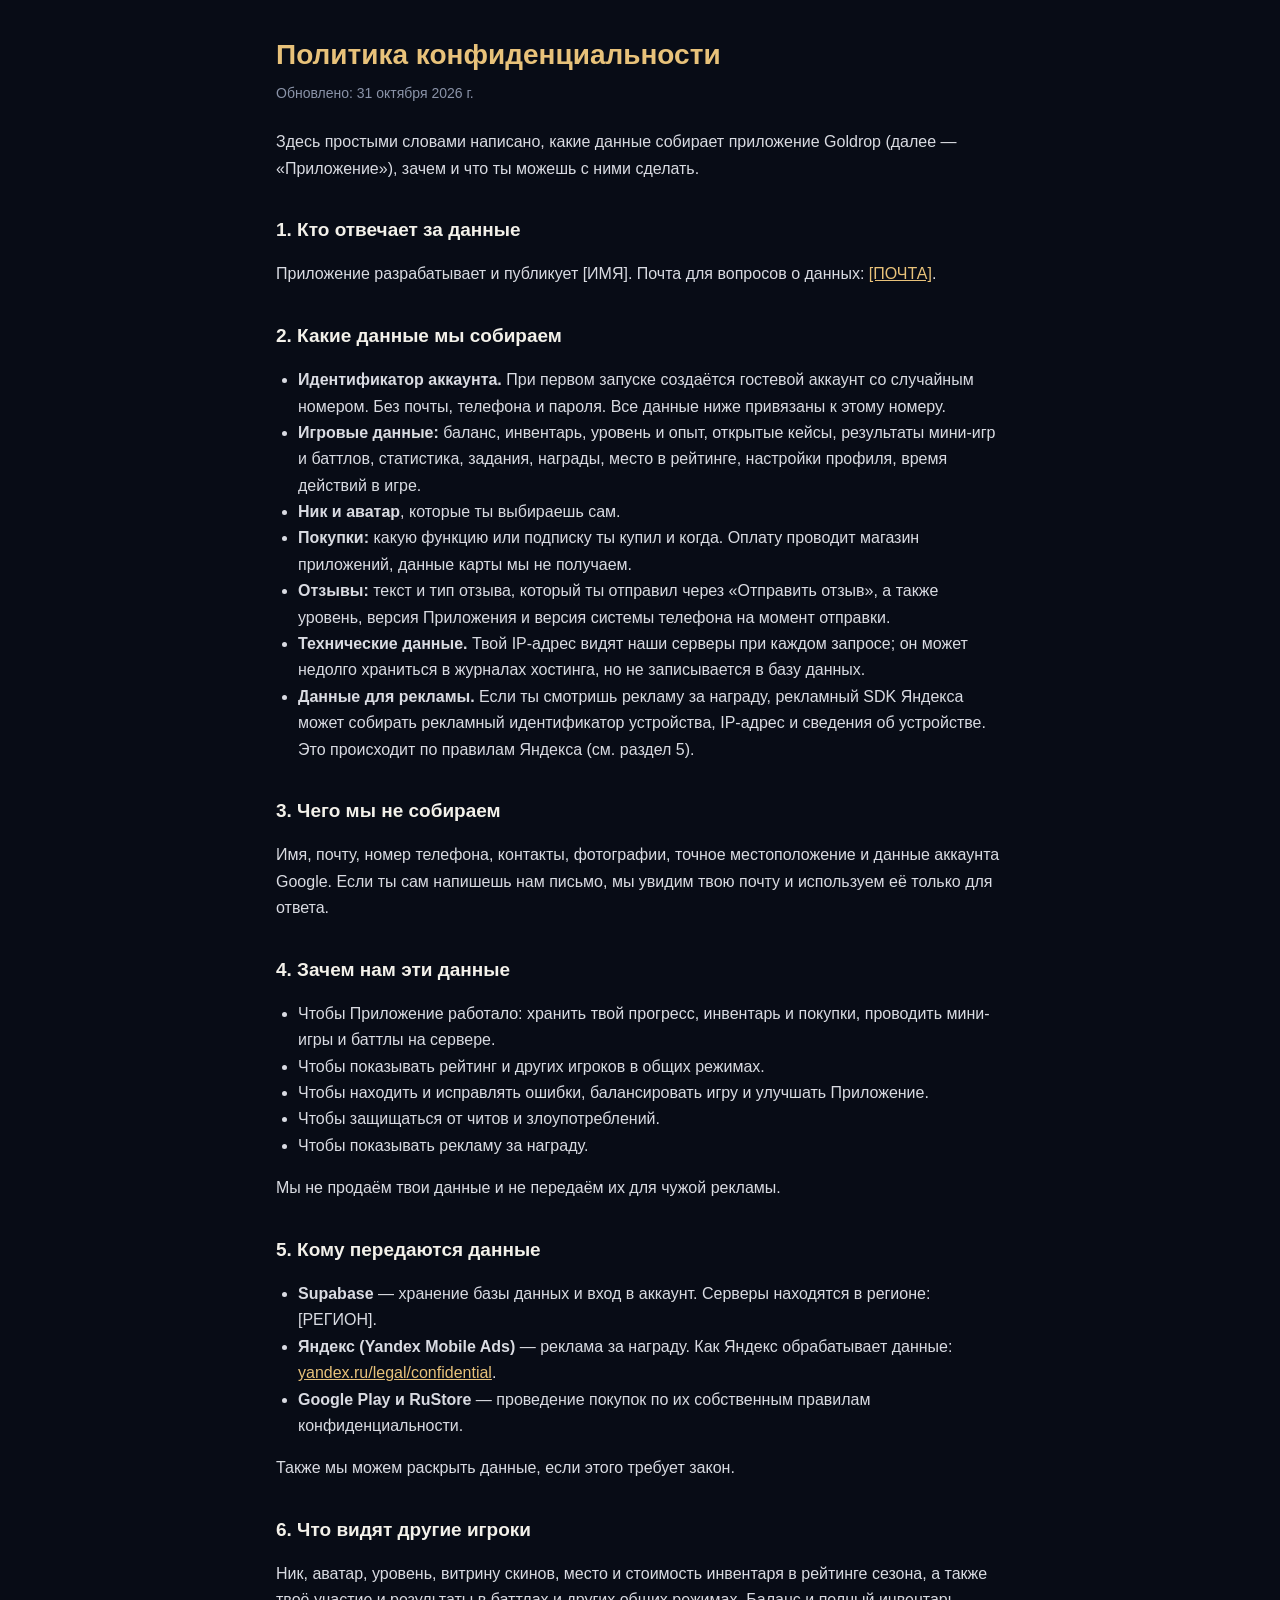
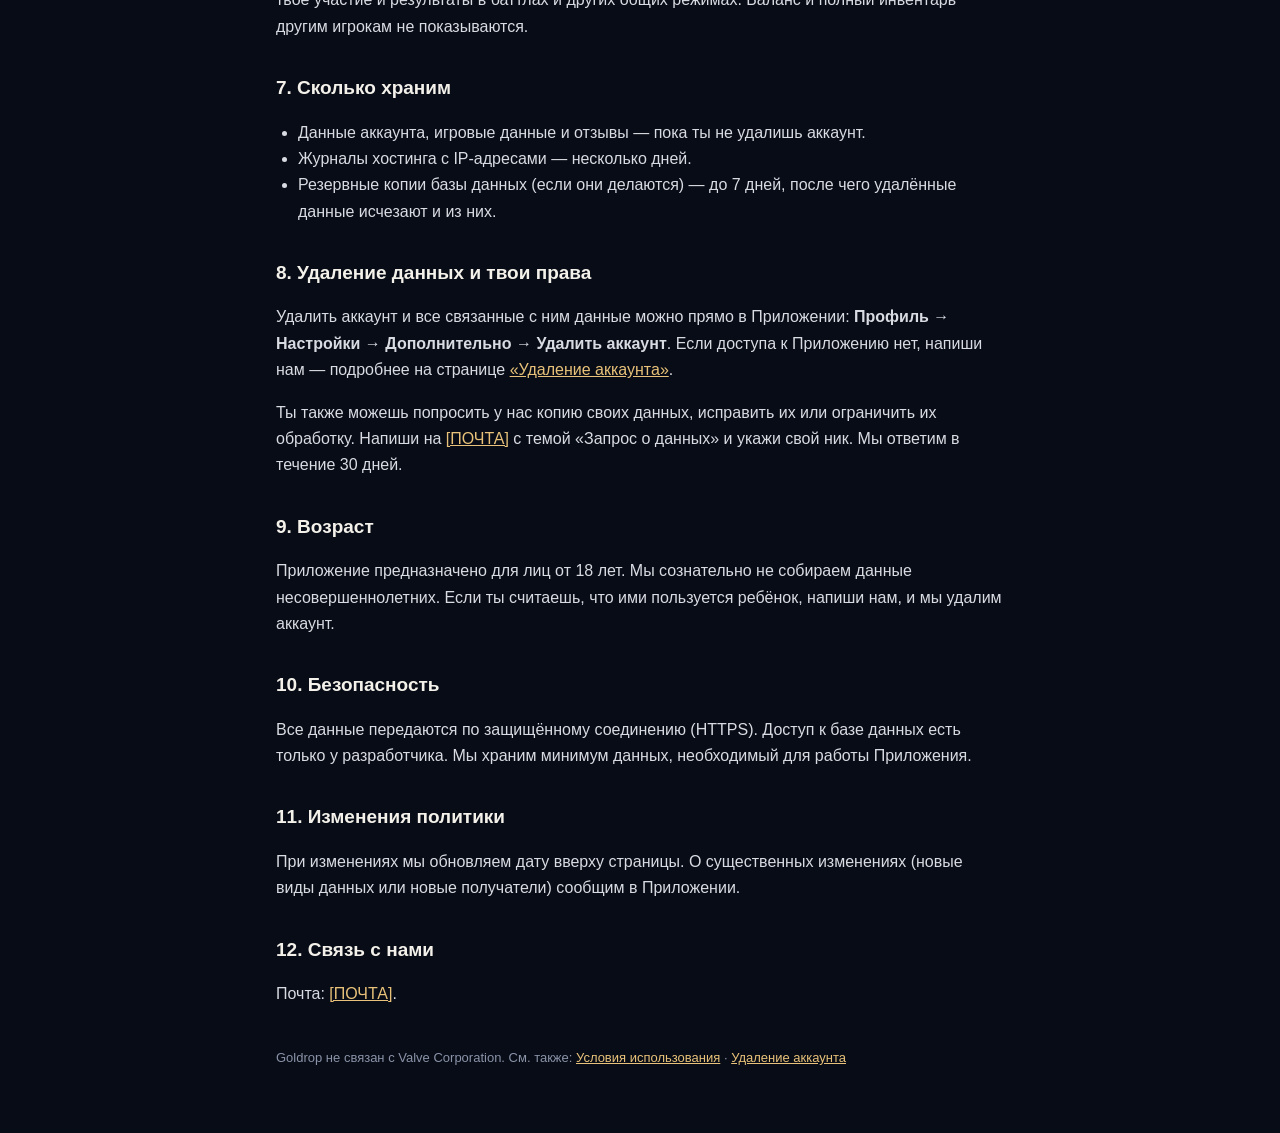
==== privacy.html @ 32ed1d0a "Create privacy.html" ====
<!doctype html>
<html lang="ru">
<head>
  <meta charset="utf-8">
  <meta name="viewport" content="width=device-width, initial-scale=1">
  <title>Goldrop — Политика конфиденциальности</title>
  <link rel="stylesheet" href="style.css">
</head>
<body>
<main>
  <h1>Политика конфиденциальности</h1>
  <div class="date">Обновлено: 31 октября 2026 г.</div>

  <p>Здесь простыми словами написано, какие данные собирает приложение Goldrop (далее — «Приложение»), зачем и что ты можешь с ними сделать.</p>

  <h2>1. Кто отвечает за данные</h2>
  <p>Приложение разрабатывает и публикует [ИМЯ]. Почта для вопросов о данных: <a href="mailto:[ПОЧТА]">[ПОЧТА]</a>.</p>

  <h2>2. Какие данные мы собираем</h2>
  <ul>
    <li><b>Идентификатор аккаунта.</b> При первом запуске создаётся гостевой аккаунт со случайным номером. Без почты, телефона и пароля. Все данные ниже привязаны к этому номеру.</li>
    <li><b>Игровые данные:</b> баланс, инвентарь, уровень и опыт, открытые кейсы, результаты мини-игр и баттлов, статистика, задания, награды, место в рейтинге, настройки профиля, время действий в игре.</li>
    <li><b>Ник и аватар</b>, которые ты выбираешь сам.</li>
    <li><b>Покупки:</b> какую функцию или подписку ты купил и когда. Оплату проводит магазин приложений, данные карты мы не получаем.</li>
    <li><b>Отзывы:</b> текст и тип отзыва, который ты отправил через «Отправить отзыв», а также уровень, версия Приложения и версия системы телефона на момент отправки.</li>
    <li><b>Технические данные.</b> Твой IP-адрес видят наши серверы при каждом запросе; он может недолго храниться в журналах хостинга, но не записывается в базу данных.</li>
    <li><b>Данные для рекламы.</b> Если ты смотришь рекламу за награду, рекламный SDK Яндекса может собирать рекламный идентификатор устройства, IP-адрес и сведения об устройстве. Это происходит по правилам Яндекса (см. раздел 5).</li>
  </ul>

  <h2>3. Чего мы не собираем</h2>
  <p>Имя, почту, номер телефона, контакты, фотографии, точное местоположение и данные аккаунта Google. Если ты сам напишешь нам письмо, мы увидим твою почту и используем её только для ответа.</p>

  <h2>4. Зачем нам эти данные</h2>
  <ul>
    <li>Чтобы Приложение работало: хранить твой прогресс, инвентарь и покупки, проводить мини-игры и баттлы на сервере.</li>
    <li>Чтобы показывать рейтинг и других игроков в общих режимах.</li>
    <li>Чтобы находить и исправлять ошибки, балансировать игру и улучшать Приложение.</li>
    <li>Чтобы защищаться от читов и злоупотреблений.</li>
    <li>Чтобы показывать рекламу за награду.</li>
  </ul>
  <p>Мы не продаём твои данные и не передаём их для чужой рекламы.</p>

  <h2>5. Кому передаются данные</h2>
  <ul>
    <li><b>Supabase</b> — хранение базы данных и вход в аккаунт. Серверы находятся в регионе: [РЕГИОН].</li>
    <li><b>Яндекс (Yandex Mobile Ads)</b> — реклама за награду. Как Яндекс обрабатывает данные: <a href="https://yandex.ru/legal/confidential/">yandex.ru/legal/confidential</a>.</li>
    <li><b>Google Play и RuStore</b> — проведение покупок по их собственным правилам конфиденциальности.</li>
  </ul>
  <p>Также мы можем раскрыть данные, если этого требует закон.</p>

  <h2>6. Что видят другие игроки</h2>
  <p>Ник, аватар, уровень, витрину скинов, место и стоимость инвентаря в рейтинге сезона, а также твоё участие и результаты в баттлах и других общих режимах. Баланс и полный инвентарь другим игрокам не показываются.</p>

  <h2>7. Сколько храним</h2>
  <ul>
    <li>Данные аккаунта, игровые данные и отзывы — пока ты не удалишь аккаунт.</li>
    <li>Журналы хостинга с IP-адресами — несколько дней.</li>
    <li>Резервные копии базы данных (если они делаются) — до 7 дней, после чего удалённые данные исчезают и из них.</li>
  </ul>

  <h2>8. Удаление данных и твои права</h2>
  <p>Удалить аккаунт и все связанные с ним данные можно прямо в Приложении: <b>Профиль → Настройки → Дополнительно → Удалить аккаунт</b>. Если доступа к Приложению нет, напиши нам — подробнее на странице <a href="delete-account.html">«Удаление аккаунта»</a>.</p>
  <p>Ты также можешь попросить у нас копию своих данных, исправить их или ограничить их обработку. Напиши на <a href="mailto:[ПОЧТА]">[ПОЧТА]</a> с темой «Запрос о данных» и укажи свой ник. Мы ответим в течение 30 дней.</p>

  <h2>9. Возраст</h2>
  <p>Приложение предназначено для лиц от 18 лет. Мы сознательно не собираем данные несовершеннолетних. Если ты считаешь, что ими пользуется ребёнок, напиши нам, и мы удалим аккаунт.</p>

  <h2>10. Безопасность</h2>
  <p>Все данные передаются по защищённому соединению (HTTPS). Доступ к базе данных есть только у разработчика. Мы храним минимум данных, необходимый для работы Приложения.</p>

  <h2>11. Изменения политики</h2>
  <p>При изменениях мы обновляем дату вверху страницы. О существенных изменениях (новые виды данных или новые получатели) сообщим в Приложении.</p>

  <h2>12. Связь с нами</h2>
  <p>Почта: <a href="mailto:[ПОЧТА]">[ПОЧТА]</a>.</p>

  <footer>Goldrop не связан с Valve Corporation. См. также: <a href="terms.html">Условия использования</a> · <a href="delete-account.html">Удаление аккаунта</a></footer>
</main>
</body>
</html>
---- style.css ----
/* Общий вид страниц: тёмный фон и золото, как в приложении */
:root {
  --bg: #080c16;
  --card: #0f1526;
  --text: #f3f1ea;
  --muted: #8a93a8;
  --accent: #e8c27a;
  --line: rgba(255, 255, 255, 0.08);
}
* { box-sizing: border-box; }
body {
  margin: 0;
  background: var(--bg);
  color: var(--text);
  font: 16px/1.65 -apple-system, "Segoe UI", Roboto, Arial, sans-serif;
}
main { max-width: 760px; margin: 0 auto; padding: 32px 16px 64px; }
h1 { font-size: 28px; margin: 0 0 4px; color: var(--accent); }
h2 { font-size: 19px; margin: 32px 0 8px; }
p, li { color: #d9dbe2; }
ul, ol { padding-left: 22px; }
a { color: var(--accent); }
.date { color: var(--muted); font-size: 14px; margin-bottom: 24px; }
.box { background: var(--card); border: 1px solid var(--line); border-radius: 16px; padding: 16px 18px; margin: 16px 0; }
footer { margin-top: 40px; color: var(--muted); font-size: 13px; }
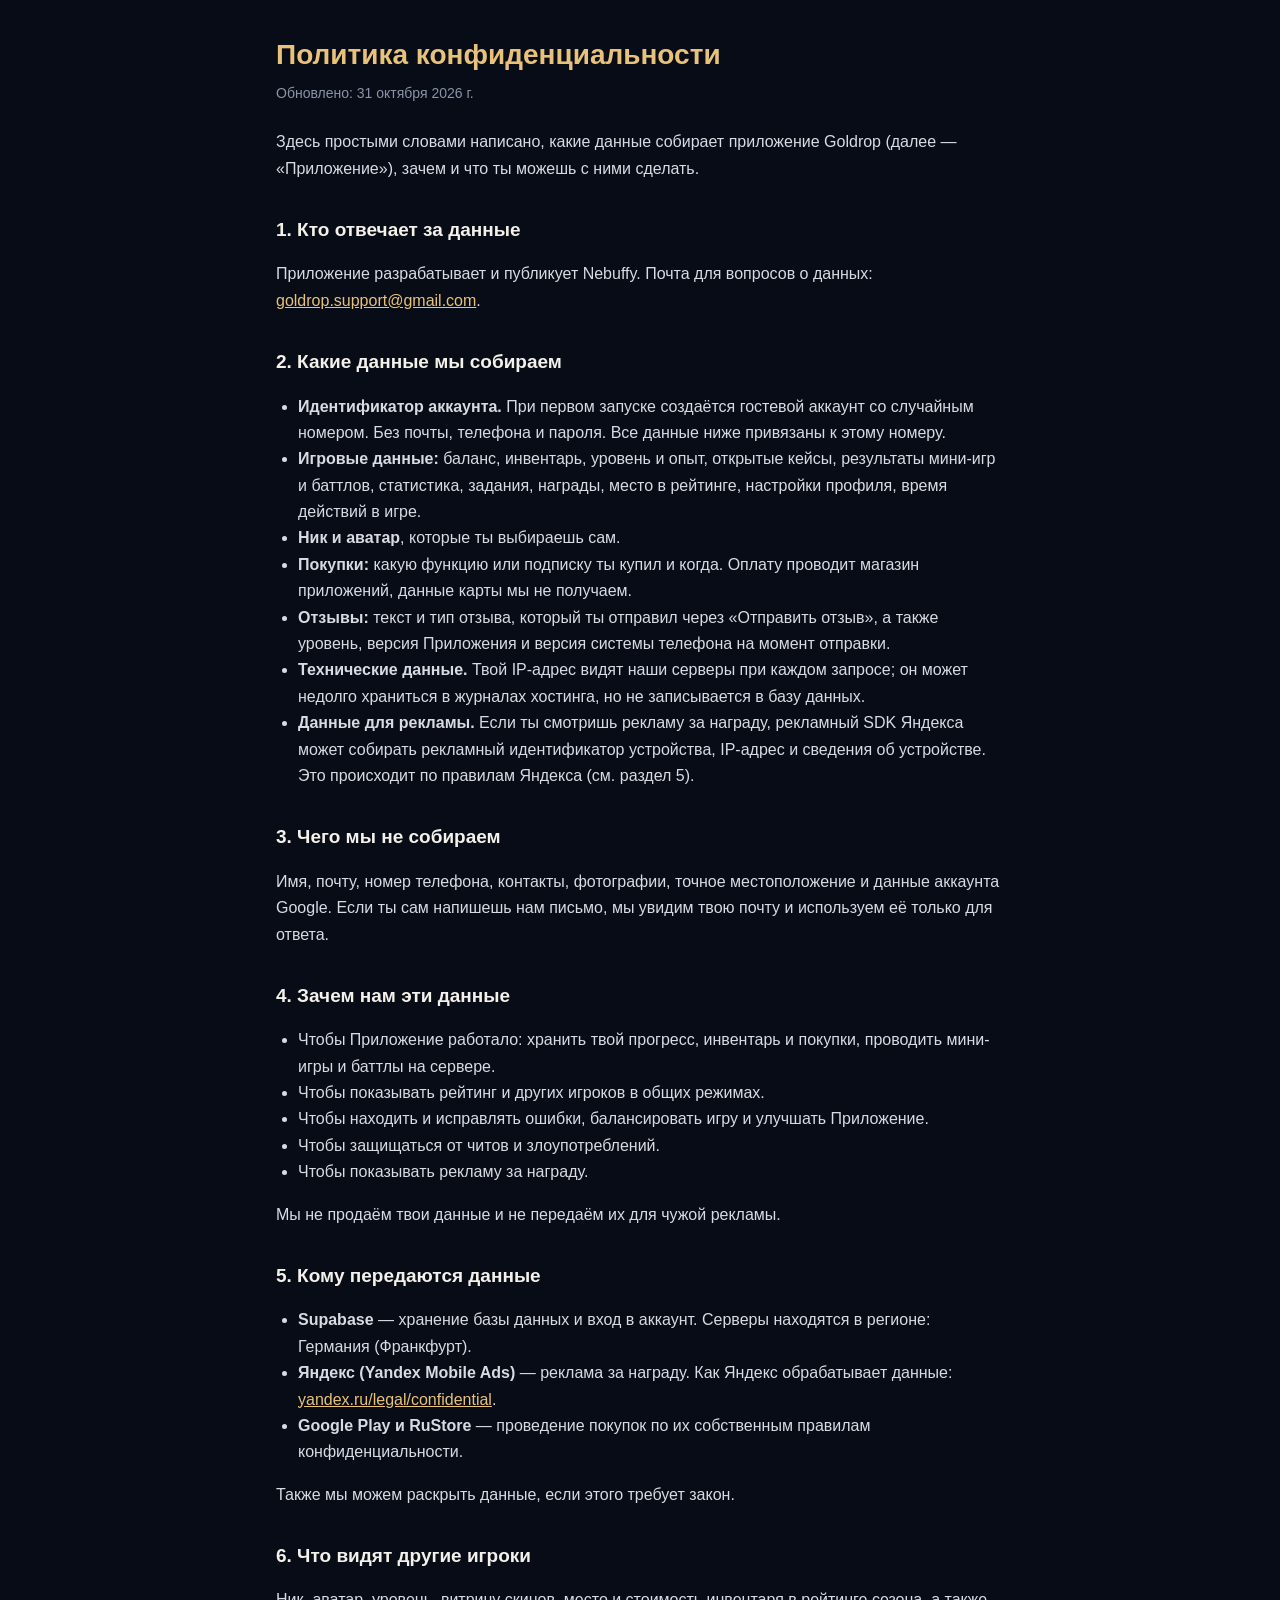
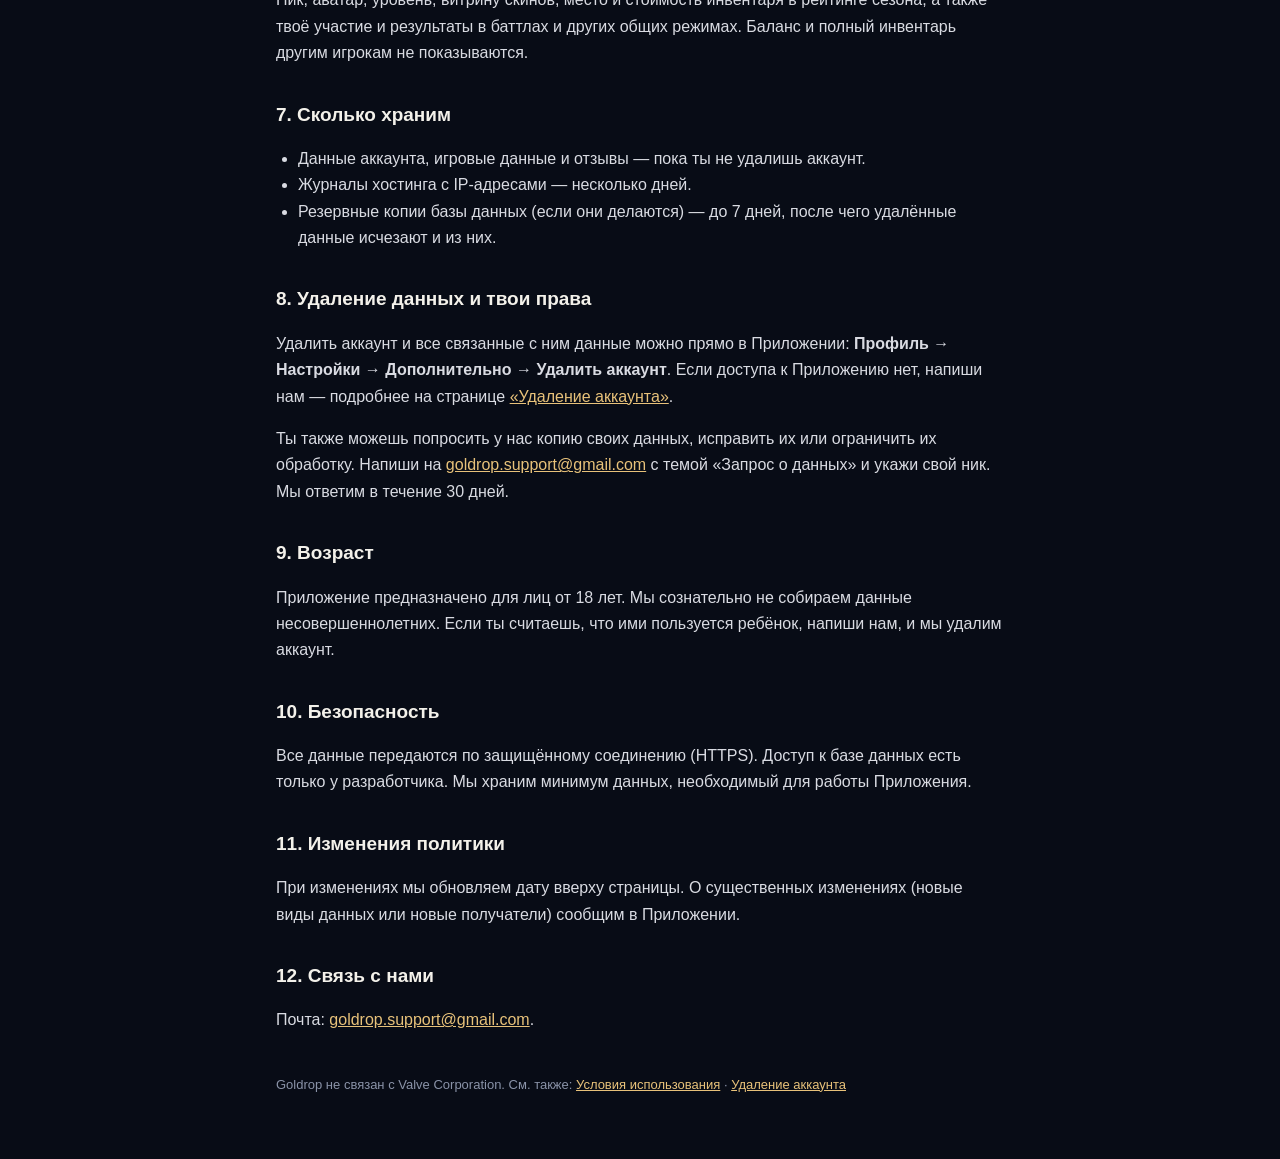
==== commit b0dbd097: "Update privacy.html" ====
--- a/privacy.html
+++ b/privacy.html
@@ -14,7 +14,7 @@
   <p>Здесь простыми словами написано, какие данные собирает приложение Goldrop (далее — «Приложение»), зачем и что ты можешь с ними сделать.</p>
 
   <h2>1. Кто отвечает за данные</h2>
-  <p>Приложение разрабатывает и публикует [ИМЯ]. Почта для вопросов о данных: <a href="mailto:[ПОЧТА]">[ПОЧТА]</a>.</p>
+  <p>Приложение разрабатывает и публикует Nebuffy. Почта для вопросов о данных: <a href="mailto:goldrop.support@gmail.com">goldrop.support@gmail.com</a>.</p>
 
   <h2>2. Какие данные мы собираем</h2>
   <ul>
@@ -42,7 +42,7 @@
 
   <h2>5. Кому передаются данные</h2>
   <ul>
-    <li><b>Supabase</b> — хранение базы данных и вход в аккаунт. Серверы находятся в регионе: [РЕГИОН].</li>
+    <li><b>Supabase</b> — хранение базы данных и вход в аккаунт. Серверы находятся в регионе: Германия (Франкфурт).</li>
     <li><b>Яндекс (Yandex Mobile Ads)</b> — реклама за награду. Как Яндекс обрабатывает данные: <a href="https://yandex.ru/legal/confidential/">yandex.ru/legal/confidential</a>.</li>
     <li><b>Google Play и RuStore</b> — проведение покупок по их собственным правилам конфиденциальности.</li>
   </ul>
@@ -60,7 +60,7 @@
 
   <h2>8. Удаление данных и твои права</h2>
   <p>Удалить аккаунт и все связанные с ним данные можно прямо в Приложении: <b>Профиль → Настройки → Дополнительно → Удалить аккаунт</b>. Если доступа к Приложению нет, напиши нам — подробнее на странице <a href="delete-account.html">«Удаление аккаунта»</a>.</p>
-  <p>Ты также можешь попросить у нас копию своих данных, исправить их или ограничить их обработку. Напиши на <a href="mailto:[ПОЧТА]">[ПОЧТА]</a> с темой «Запрос о данных» и укажи свой ник. Мы ответим в течение 30 дней.</p>
+  <p>Ты также можешь попросить у нас копию своих данных, исправить их или ограничить их обработку. Напиши на <a href="mailto:goldrop.support@gmail.com">goldrop.support@gmail.com</a> с темой «Запрос о данных» и укажи свой ник. Мы ответим в течение 30 дней.</p>
 
   <h2>9. Возраст</h2>
   <p>Приложение предназначено для лиц от 18 лет. Мы сознательно не собираем данные несовершеннолетних. Если ты считаешь, что ими пользуется ребёнок, напиши нам, и мы удалим аккаунт.</p>
@@ -72,7 +72,7 @@
   <p>При изменениях мы обновляем дату вверху страницы. О существенных изменениях (новые виды данных или новые получатели) сообщим в Приложении.</p>
 
   <h2>12. Связь с нами</h2>
-  <p>Почта: <a href="mailto:[ПОЧТА]">[ПОЧТА]</a>.</p>
+  <p>Почта: <a href="mailto:goldrop.support@gmail.com">goldrop.support@gmail.com</a>.</p>
 
   <footer>Goldrop не связан с Valve Corporation. См. также: <a href="terms.html">Условия использования</a> · <a href="delete-account.html">Удаление аккаунта</a></footer>
 </main>
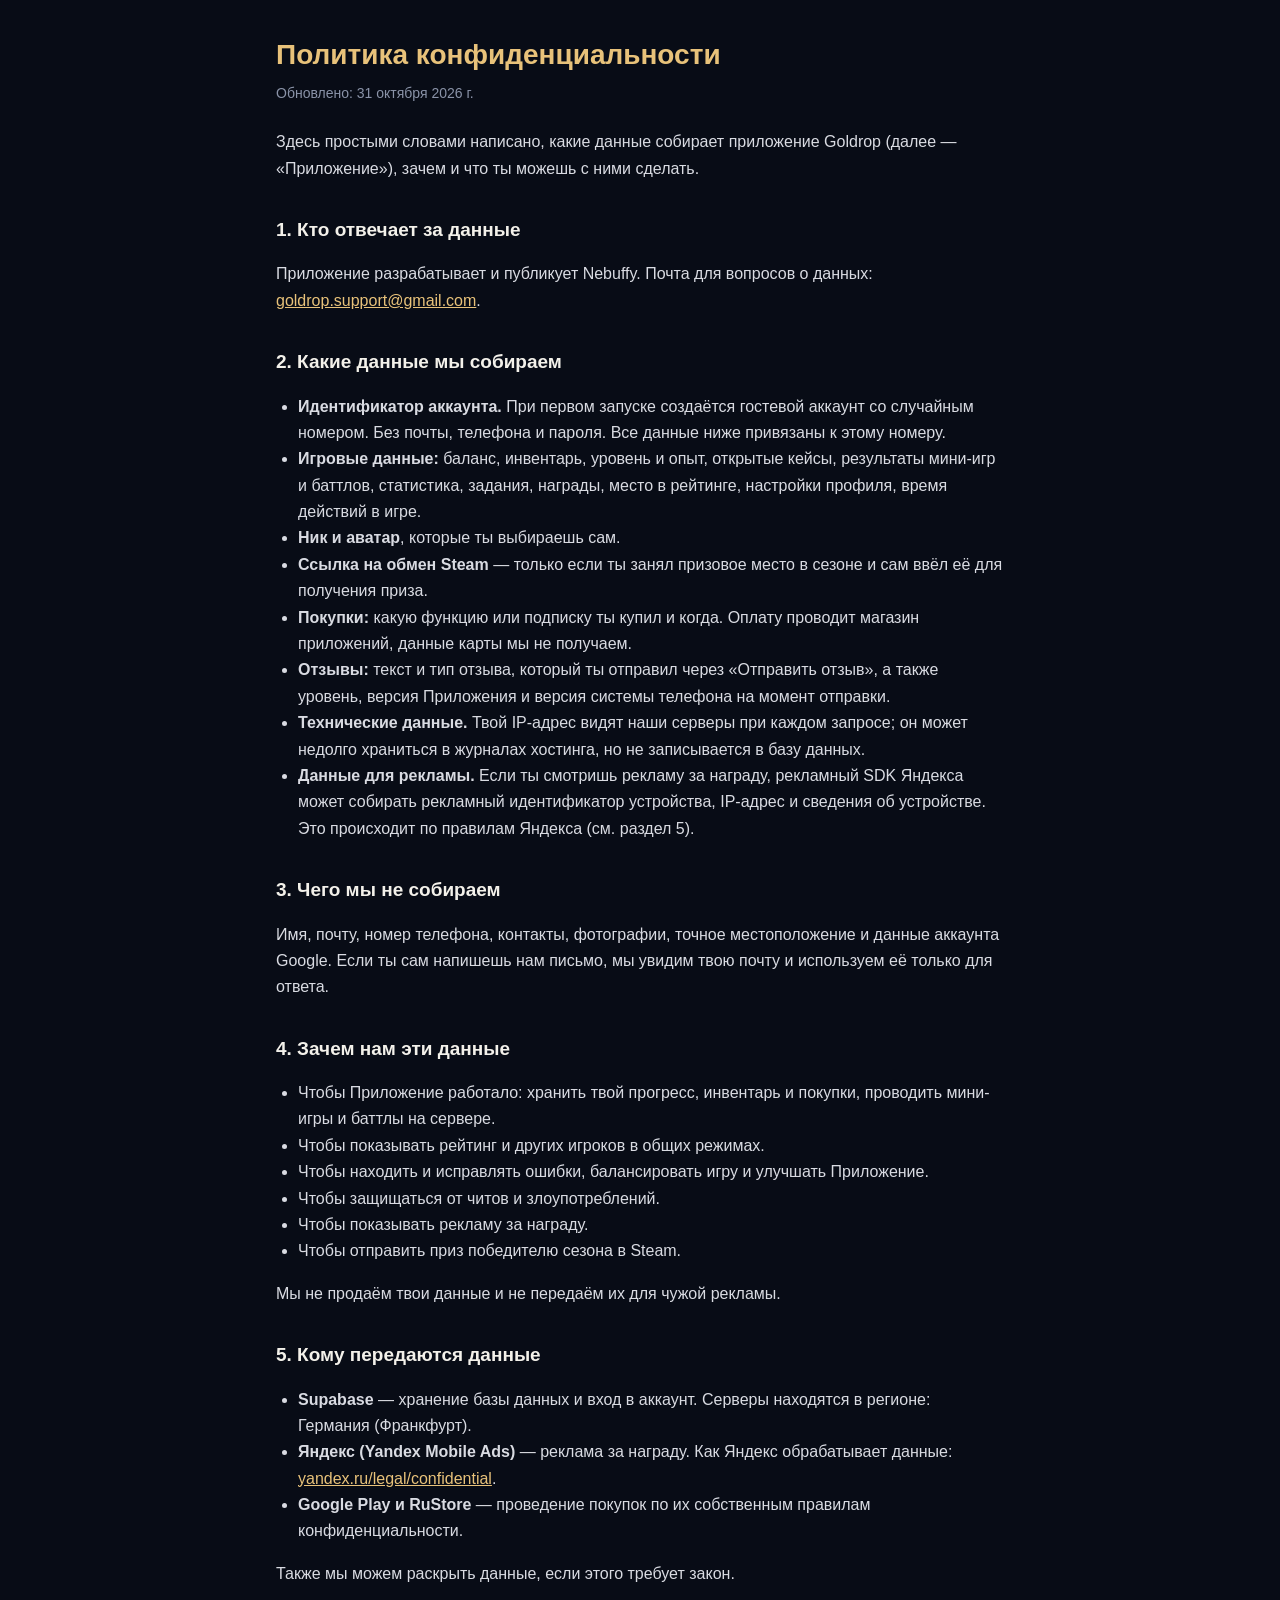
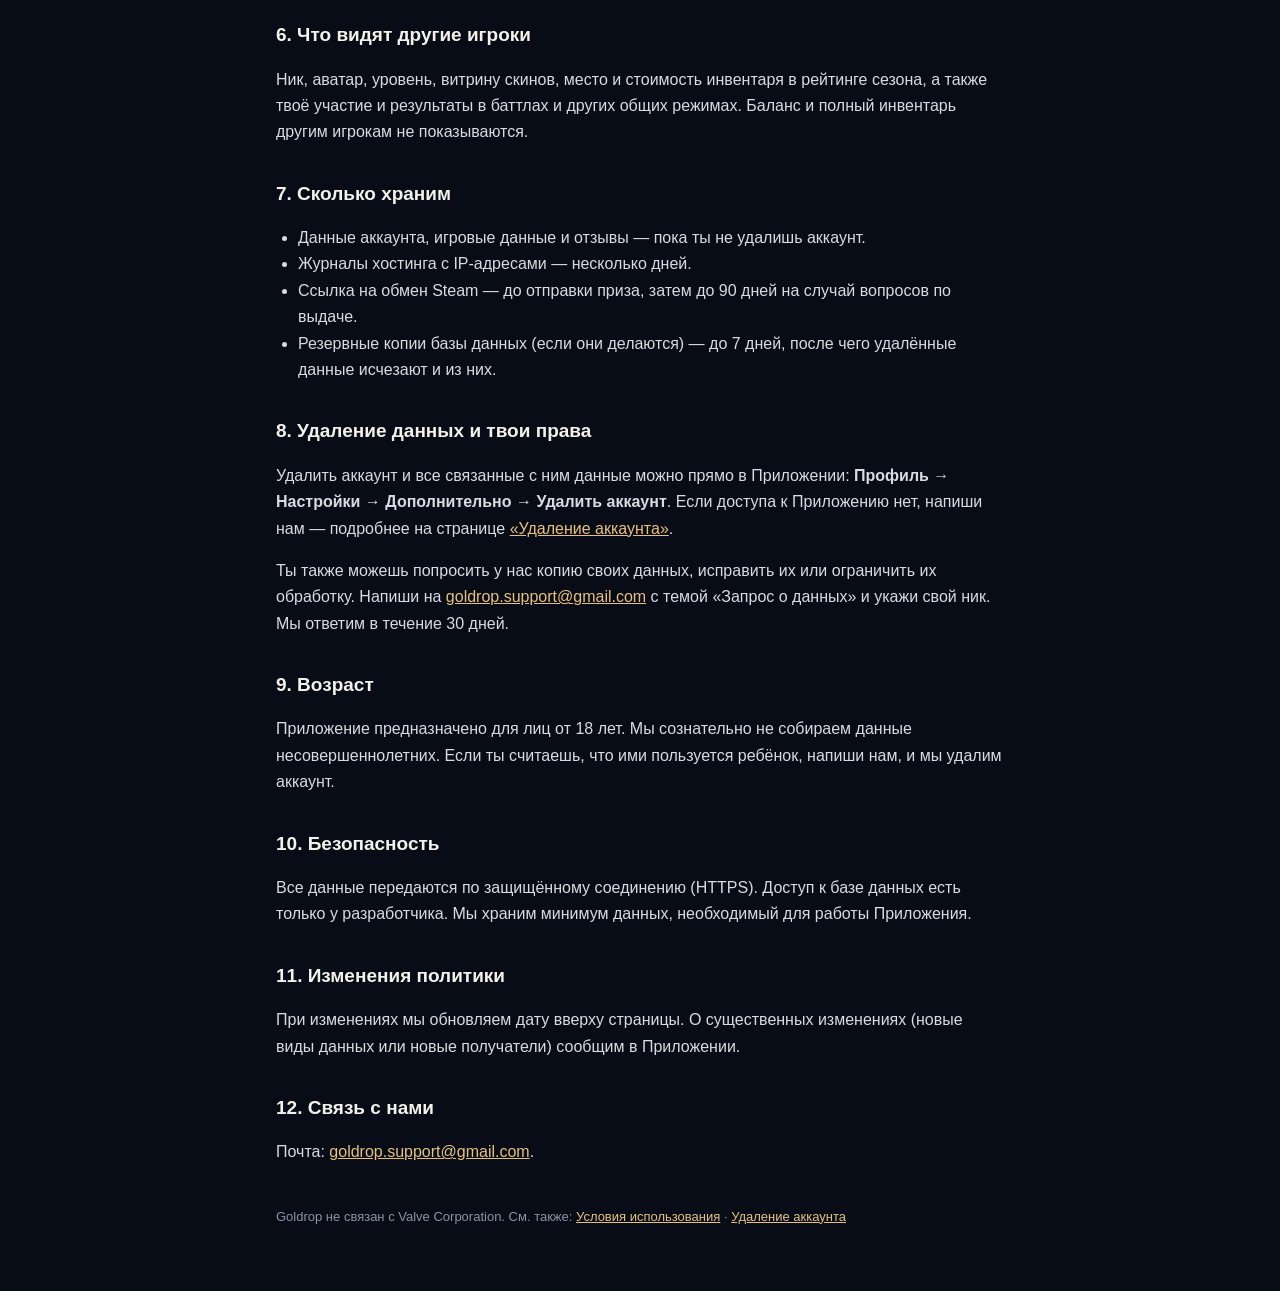
==== commit 16fb7f49: "Update privacy.html" ====
--- a/privacy.html
+++ b/privacy.html
@@ -20,7 +20,8 @@
   <ul>
     <li><b>Идентификатор аккаунта.</b> При первом запуске создаётся гостевой аккаунт со случайным номером. Без почты, телефона и пароля. Все данные ниже привязаны к этому номеру.</li>
     <li><b>Игровые данные:</b> баланс, инвентарь, уровень и опыт, открытые кейсы, результаты мини-игр и баттлов, статистика, задания, награды, место в рейтинге, настройки профиля, время действий в игре.</li>
-    <li><b>Ник и аватар</b>, которые ты выбираешь сам.</li>
+    <li><b>Ник и аватар</b>, которые ты выбираешь сам.</li> 
+    <li><b>Ссылка на обмен Steam</b> — только если ты занял призовое место в сезоне и сам ввёл её для получения приза.</li>
     <li><b>Покупки:</b> какую функцию или подписку ты купил и когда. Оплату проводит магазин приложений, данные карты мы не получаем.</li>
     <li><b>Отзывы:</b> текст и тип отзыва, который ты отправил через «Отправить отзыв», а также уровень, версия Приложения и версия системы телефона на момент отправки.</li>
     <li><b>Технические данные.</b> Твой IP-адрес видят наши серверы при каждом запросе; он может недолго храниться в журналах хостинга, но не записывается в базу данных.</li>
@@ -37,6 +38,7 @@
     <li>Чтобы находить и исправлять ошибки, балансировать игру и улучшать Приложение.</li>
     <li>Чтобы защищаться от читов и злоупотреблений.</li>
     <li>Чтобы показывать рекламу за награду.</li>
+    <li>Чтобы отправить приз победителю сезона в Steam.</li>
   </ul>
   <p>Мы не продаём твои данные и не передаём их для чужой рекламы.</p>
 
@@ -55,6 +57,7 @@
   <ul>
     <li>Данные аккаунта, игровые данные и отзывы — пока ты не удалишь аккаунт.</li>
     <li>Журналы хостинга с IP-адресами — несколько дней.</li>
+    <li>Ссылка на обмен Steam — до отправки приза, затем до 90 дней на случай вопросов по выдаче.</li>
     <li>Резервные копии базы данных (если они делаются) — до 7 дней, после чего удалённые данные исчезают и из них.</li>
   </ul>
 
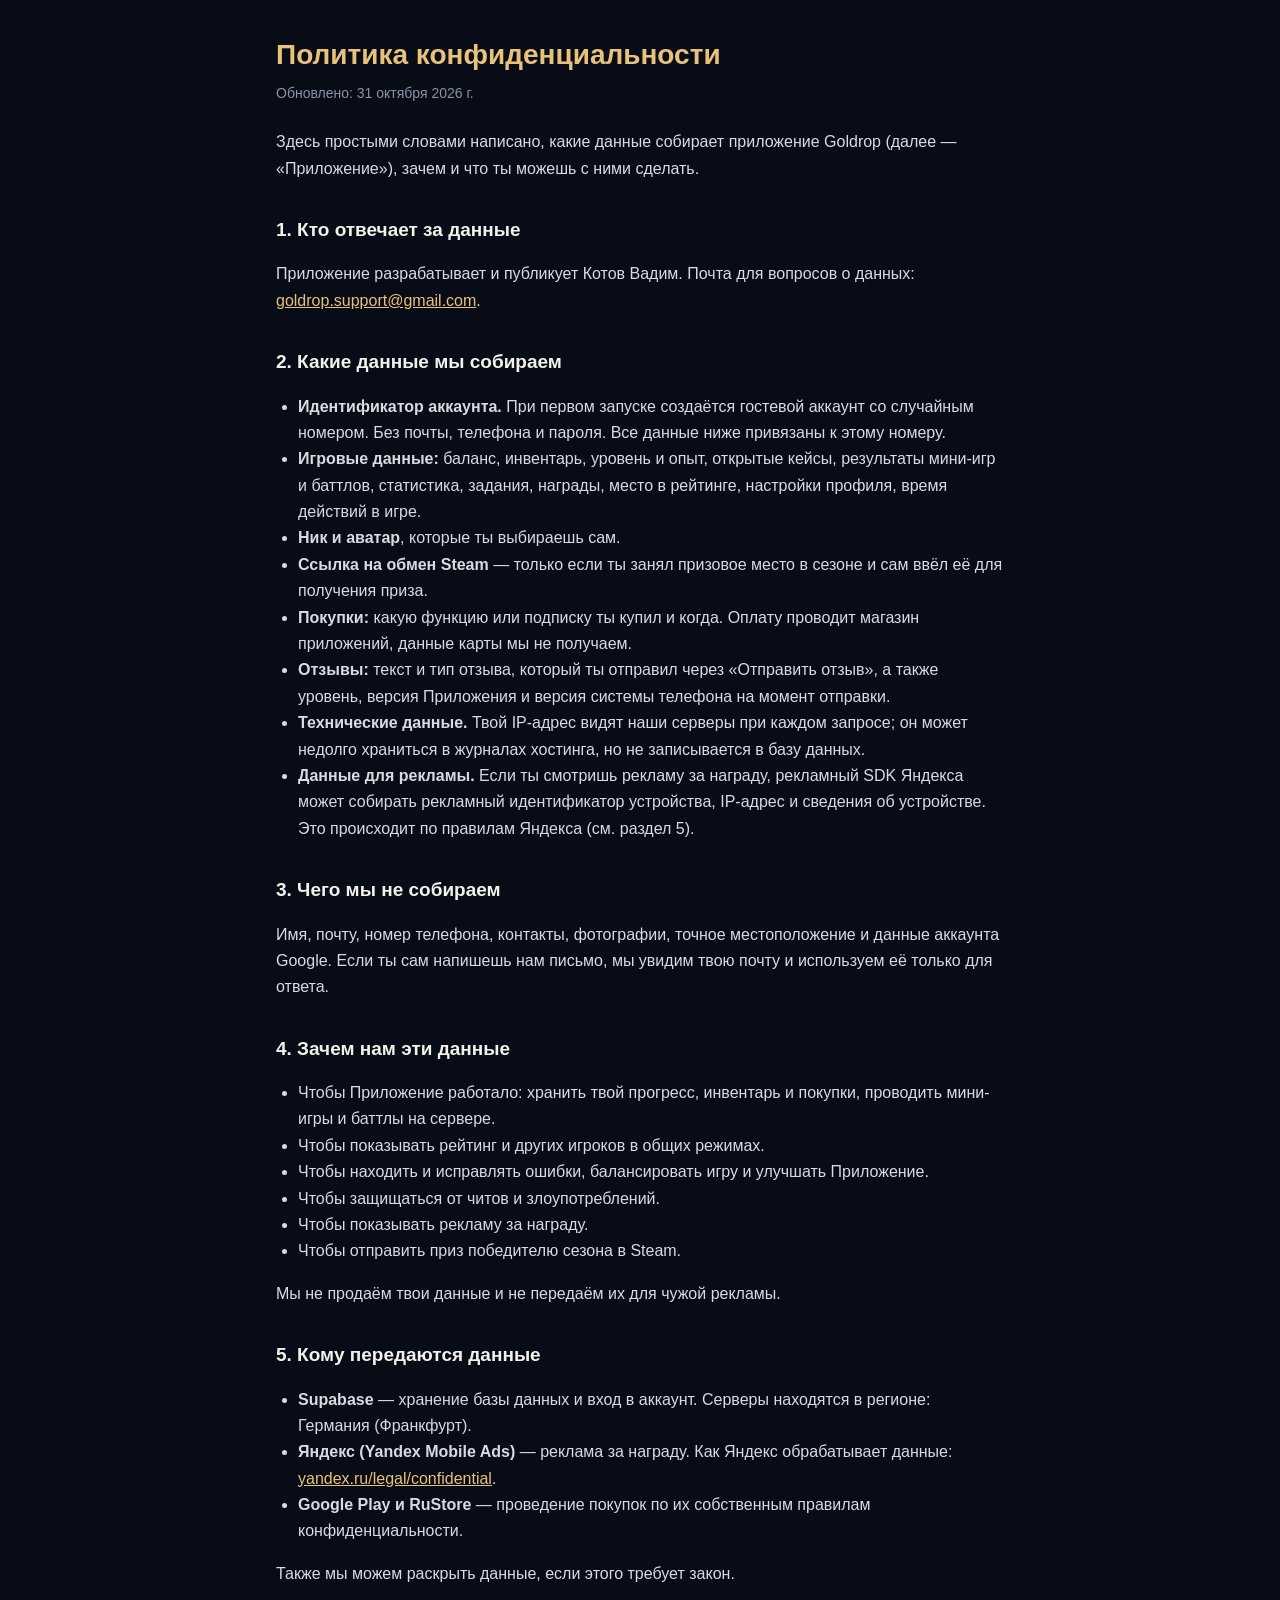
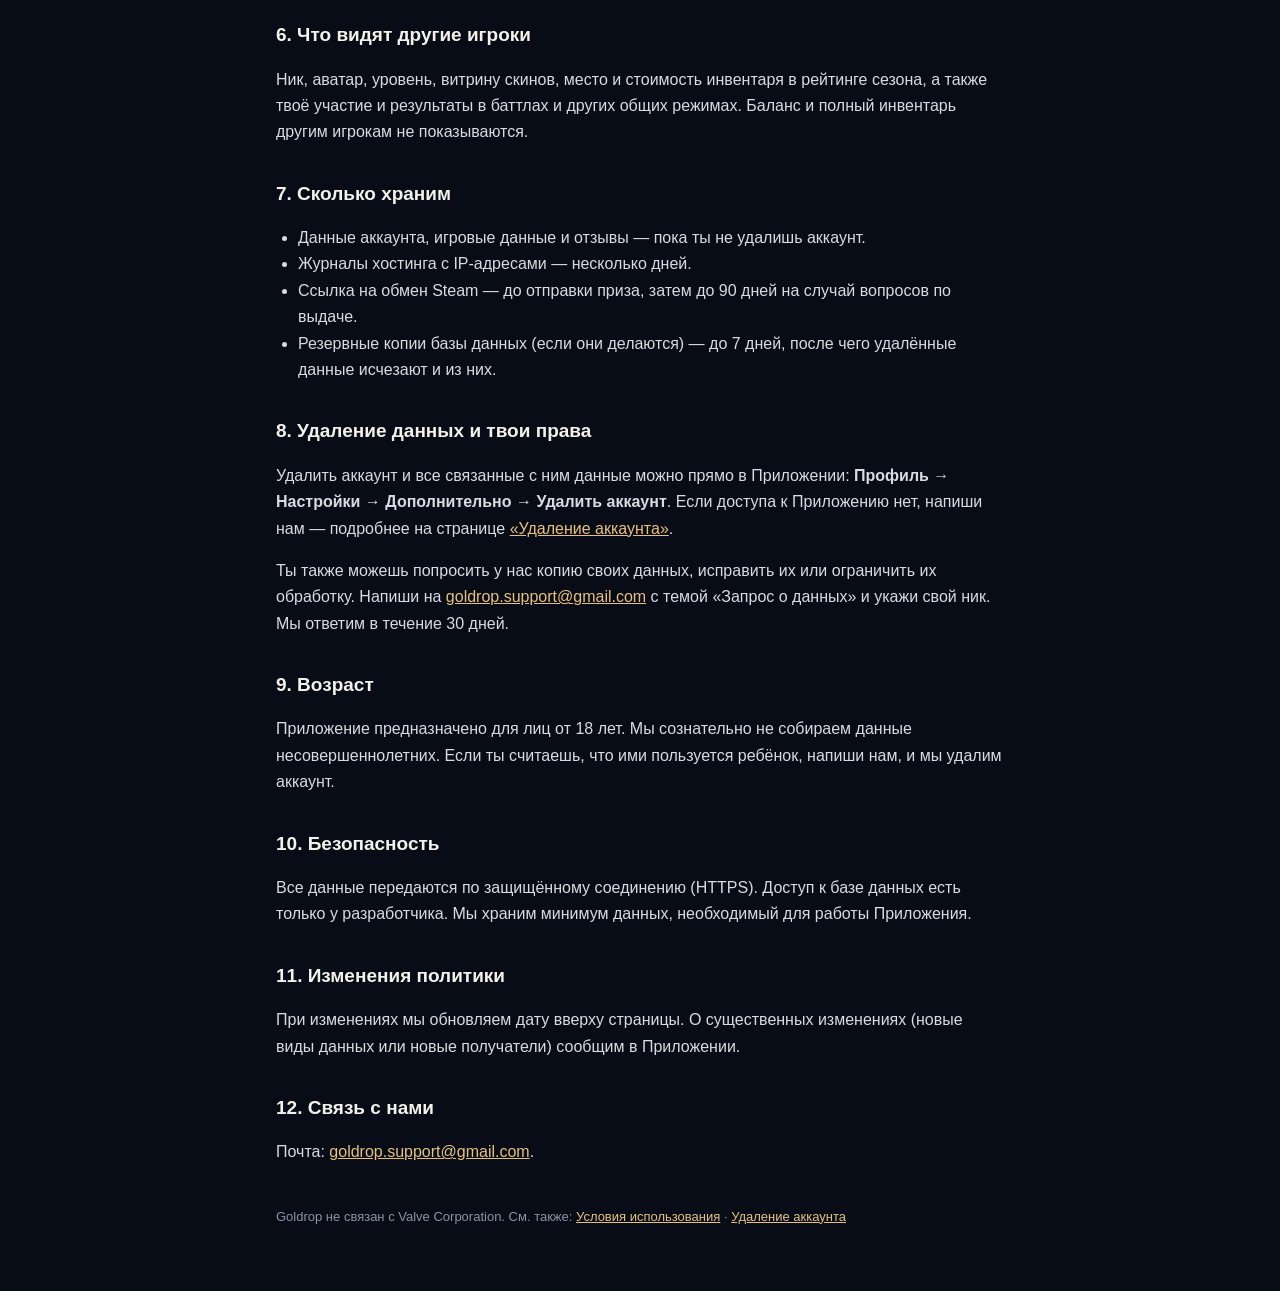
==== commit f6646c58: "Update privacy.html" ====
--- a/privacy.html
+++ b/privacy.html
@@ -14,7 +14,7 @@
   <p>Здесь простыми словами написано, какие данные собирает приложение Goldrop (далее — «Приложение»), зачем и что ты можешь с ними сделать.</p>
 
   <h2>1. Кто отвечает за данные</h2>
-  <p>Приложение разрабатывает и публикует Nebuffy. Почта для вопросов о данных: <a href="mailto:goldrop.support@gmail.com">goldrop.support@gmail.com</a>.</p>
+  <p>Приложение разрабатывает и публикует Котов Вадим. Почта для вопросов о данных: <a href="mailto:goldrop.support@gmail.com">goldrop.support@gmail.com</a>.</p>
 
   <h2>2. Какие данные мы собираем</h2>
   <ul>
